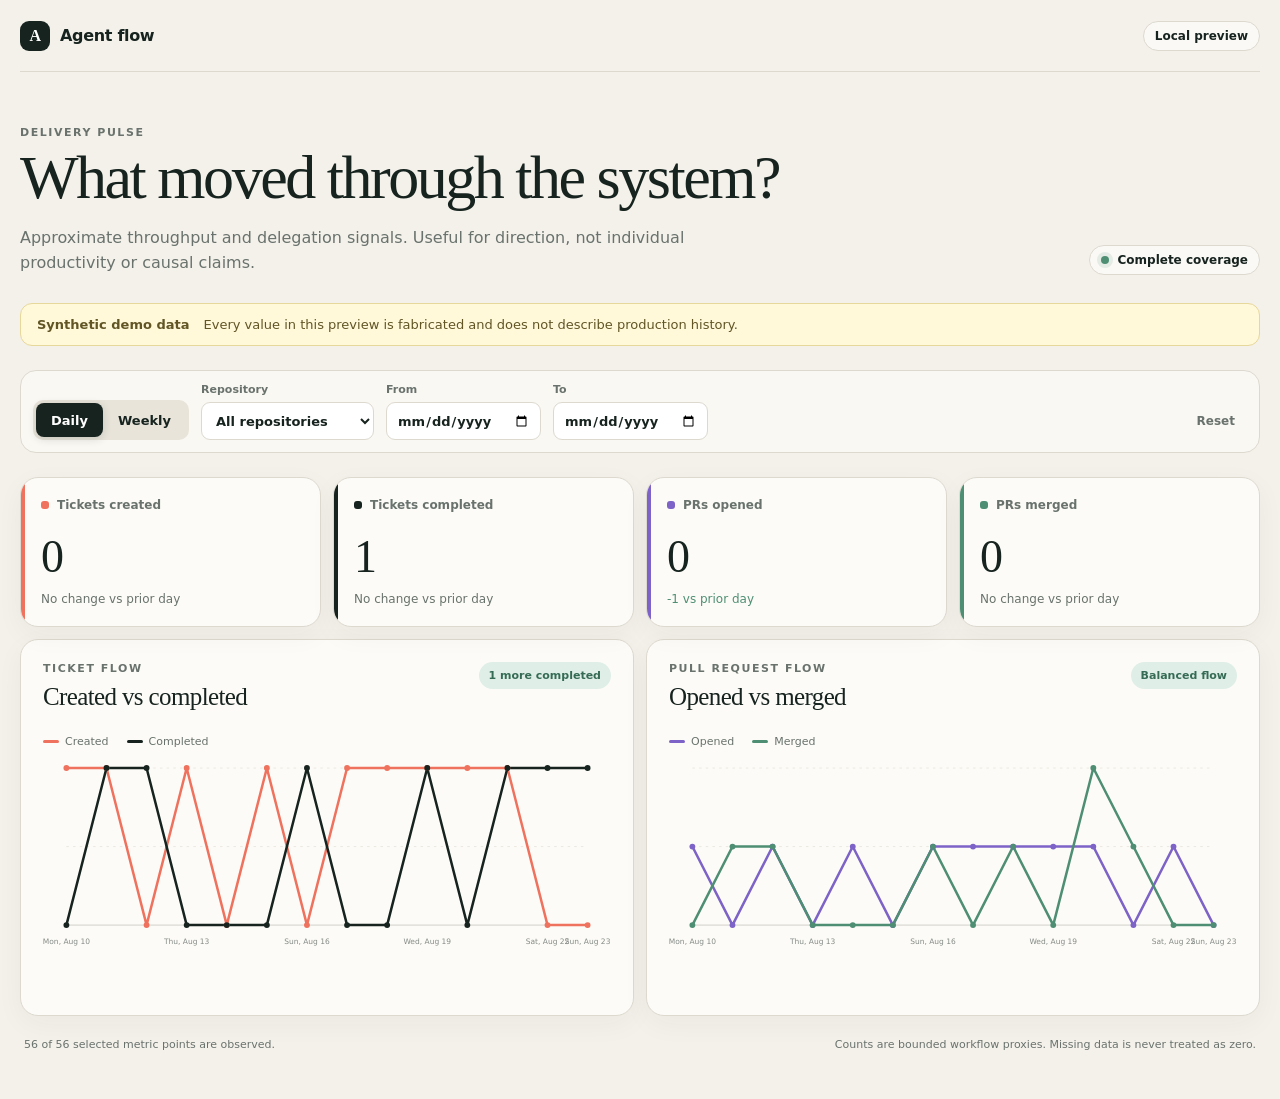
==== index.html @ cb6b8d1b "Deploy CI repair verification" ====
<!doctype html>
<html lang="en">
  <head>
    <meta charset="UTF-8" />
    <meta name="viewport" content="width=device-width, initial-scale=1.0" />
    <meta
      name="description"
      content="Local throughput proxy dashboard for ticket and pull request flow"
    />
    <title>Agent flow — local preview</title>
    <link rel="stylesheet" href="./styles.css" />
  </head>
  <body>
    <main class="shell">
      <header class="topbar">
        <div class="brand">
          <span class="brand-mark" aria-hidden="true">A</span>
          <span id="brand-label">Agent flow</span>
        </div>
        <div class="preview-badge">Local preview</div>
      </header>

      <section class="intro" aria-labelledby="page-title">
        <div>
          <p class="eyebrow">Delivery pulse</p>
          <h1 id="page-title">What moved through the system?</h1>
          <p class="lede">
            Approximate throughput and delegation signals. Useful for direction,
            not individual productivity or causal claims.
          </p>
        </div>
        <div class="quality-pill" id="quality-pill" aria-live="polite">
          <span class="quality-dot"></span>
          <span id="quality-label">Loading coverage…</span>
        </div>
      </section>

      <aside class="demo-notice" id="demo-notice">
        <strong id="dataset-heading">Loading data…</strong>
        <span id="dataset-detail">Checking the bounded aggregate snapshot.</span>
      </aside>

      <section class="controls" aria-label="Dashboard filters">
        <div class="period-toggle" role="group" aria-label="Aggregation period">
          <button type="button" class="period-button active" data-period="daily" aria-pressed="true">Daily</button>
          <button type="button" class="period-button" data-period="weekly" aria-pressed="false">Weekly</button>
        </div>
        <label>
          <span>Repository</span>
          <select id="repository-filter">
            <option value="all">All repositories</option>
          </select>
        </label>
        <label>
          <span>From</span>
          <input id="start-filter" type="date" />
        </label>
        <label>
          <span>To</span>
          <input id="end-filter" type="date" />
        </label>
        <button type="button" class="reset-button" id="reset-filters">Reset</button>
      </section>

      <section class="kpi-grid" id="kpi-grid" aria-label="Latest throughput counts"></section>

      <section class="flow-grid">
        <article class="chart-card">
          <div class="card-heading">
            <div>
              <p class="eyebrow">Ticket flow</p>
              <h2>Created vs completed</h2>
            </div>
            <div class="delta-chip" id="ticket-delta"></div>
          </div>
          <div class="legend" aria-hidden="true">
            <span><i class="swatch coral"></i>Created</span>
            <span><i class="swatch ink"></i>Completed</span>
          </div>
          <div id="ticket-chart" class="chart"></div>
        </article>

        <article class="chart-card">
          <div class="card-heading">
            <div>
              <p class="eyebrow">Pull request flow</p>
              <h2>Opened vs merged</h2>
            </div>
            <div class="delta-chip" id="pr-delta"></div>
          </div>
          <div class="legend" aria-hidden="true">
            <span><i class="swatch violet"></i>Opened</span>
            <span><i class="swatch sage"></i>Merged</span>
          </div>
          <div id="pr-chart" class="chart"></div>
        </article>
      </section>

      <footer>
        <p id="coverage-detail">Coverage is calculated from the selected complete periods.</p>
        <p>Counts are bounded workflow proxies. Missing data is never treated as zero.</p>
      </footer>
    </main>

    <script type="module" src="./app.mjs"></script>
  </body>
</html>
---- styles.css ----
:root {
  color-scheme: light;
  --paper: #f4f1ea;
  --surface: #fcfbf7;
  --ink: #17231f;
  --muted: #69726d;
  --line: #ddd9cf;
  --coral: #ef725e;
  --violet: #7d63c7;
  --sage: #4e8e73;
  font-family: Inter, ui-sans-serif, system-ui, -apple-system, BlinkMacSystemFont, "Segoe UI", sans-serif;
}

* { box-sizing: border-box; }
body { margin: 0; background: var(--paper); color: var(--ink); }
button, input, select { font: inherit; }
button { color: inherit; }

.shell { width: min(1240px, calc(100% - 40px)); margin: 0 auto; padding-bottom: 48px; }
.topbar { min-height: 72px; display: flex; align-items: center; justify-content: space-between; border-bottom: 1px solid var(--line); }
.brand { display: flex; align-items: center; gap: 10px; font-weight: 750; letter-spacing: -.02em; }
.brand-mark { display: grid; place-items: center; width: 30px; height: 30px; border-radius: 9px; background: var(--ink); color: white; font-family: Georgia, serif; }
.preview-badge, .quality-pill { border: 1px solid var(--line); border-radius: 999px; background: rgba(255,255,255,.58); padding: 7px 11px; font-size: 12px; font-weight: 700; }
.intro { display: flex; align-items: end; justify-content: space-between; gap: 32px; padding: 54px 0 28px; }
.eyebrow { margin: 0 0 8px; color: var(--muted); font-size: 11px; font-weight: 800; letter-spacing: .14em; text-transform: uppercase; }
h1 { margin: 0; max-width: 760px; font-family: Georgia, "Times New Roman", serif; font-size: clamp(38px, 5vw, 62px); font-weight: 500; letter-spacing: -.04em; line-height: .98; }
.lede { max-width: 670px; margin: 18px 0 0; color: var(--muted); font-size: 16px; line-height: 1.55; }
.quality-pill { display: flex; align-items: center; gap: 8px; white-space: nowrap; }
.quality-dot { width: 8px; height: 8px; border-radius: 50%; background: var(--sage); box-shadow: 0 0 0 4px rgba(78,142,115,.12); }
.quality-pill[data-status="partial"] .quality-dot { background: #d59a3a; box-shadow: 0 0 0 4px rgba(213,154,58,.14); }
.quality-pill[data-status="unavailable"] .quality-dot { background: #929893; box-shadow: none; }
.demo-notice { display: flex; align-items: center; gap: 14px; padding: 13px 16px; border: 1px solid #e6d79a; border-radius: 12px; background: #fff8d9; color: #615525; font-size: 13px; }
.demo-notice strong { flex: 0 0 auto; }
.controls { display: flex; align-items: end; gap: 12px; margin: 24px 0; padding: 12px; border: 1px solid var(--line); border-radius: 16px; background: rgba(252,251,247,.72); }
.controls label { display: grid; gap: 6px; color: var(--muted); font-size: 11px; font-weight: 750; }
.controls select, .controls input { min-height: 38px; border: 1px solid var(--line); border-radius: 9px; background: white; padding: 0 10px; color: var(--ink); font-size: 13px; }
.period-toggle { display: flex; padding: 3px; border-radius: 10px; background: #e8e4da; }
.period-button { min-height: 34px; border: 0; border-radius: 8px; background: transparent; padding: 0 15px; cursor: pointer; font-size: 13px; font-weight: 750; }
.period-button.active { background: var(--ink); color: white; box-shadow: 0 2px 8px rgba(23,35,31,.16); }
.reset-button { min-height: 38px; margin-left: auto; border: 0; background: transparent; padding: 0 12px; color: var(--muted); cursor: pointer; font-size: 12px; font-weight: 750; }
.kpi-grid { display: grid; grid-template-columns: repeat(4, 1fr); gap: 12px; }
.kpi-card, .chart-card { border: 1px solid var(--line); border-radius: 18px; background: var(--surface); box-shadow: 0 8px 28px rgba(42,49,44,.045); }
.kpi-card { position: relative; overflow: hidden; padding: 20px; }
.kpi-card::before { position: absolute; inset: 0 auto 0 0; width: 4px; background: var(--accent); content: ""; }
.kpi-card.coral { --accent: var(--coral); } .kpi-card.ink { --accent: var(--ink); } .kpi-card.violet { --accent: var(--violet); } .kpi-card.sage { --accent: var(--sage); }
.kpi-label { display: flex; align-items: center; gap: 8px; color: var(--muted); font-size: 12px; font-weight: 750; }
.metric-icon { width: 8px; height: 8px; border-radius: 3px; background: var(--accent); }
.kpi-value { margin-top: 22px; font-family: Georgia, serif; font-size: 46px; line-height: 1; }
.kpi-change { margin-top: 12px; color: var(--muted); font-size: 12px; }
.kpi-change.up { color: #aa4e3f; } .kpi-change.down { color: var(--sage); }
.flow-grid { display: grid; grid-template-columns: 1fr 1fr; gap: 12px; margin-top: 12px; }
.chart-card { min-width: 0; padding: 22px; }
.card-heading { display: flex; align-items: start; justify-content: space-between; gap: 16px; }
h2 { margin: 0; font-family: Georgia, serif; font-size: 25px; font-weight: 500; letter-spacing: -.025em; }
.delta-chip { flex: 0 0 auto; border-radius: 999px; padding: 7px 10px; background: #f1eee6; color: var(--muted); font-size: 11px; font-weight: 750; }
.delta-chip.warm { background: #fce7e1; color: #9f493a; } .delta-chip.cool { background: #dfeee7; color: #356b55; }
.legend { display: flex; gap: 18px; margin: 24px 0 5px; color: var(--muted); font-size: 11px; }
.legend span { display: flex; align-items: center; gap: 6px; }
.swatch { width: 16px; height: 3px; border-radius: 2px; } .swatch.coral { background: var(--coral); } .swatch.ink { background: var(--ink); } .swatch.violet { background: var(--violet); } .swatch.sage { background: var(--sage); }
.chart { min-height: 240px; }
.chart svg { display: block; width: 100%; height: auto; overflow: visible; }
.chart text { fill: #858b87; font-size: 9px; }
.axis { stroke: #c9c7bf; } .gridline { stroke: #e8e5dd; stroke-dasharray: 3 5; }
.empty-state { min-height: 240px; display: grid; place-items: center; color: var(--muted); font-size: 13px; }
footer { display: flex; justify-content: space-between; gap: 24px; padding: 22px 4px 0; color: var(--muted); font-size: 11px; }
footer p { margin: 0; }

@media (max-width: 900px) {
  .kpi-grid { grid-template-columns: repeat(2, 1fr); }
  .flow-grid { grid-template-columns: 1fr; }
  .controls { flex-wrap: wrap; }
  .reset-button { margin-left: 0; }
}

@media (max-width: 600px) {
  .shell { width: min(100% - 24px, 1240px); }
  .topbar { min-height: 60px; }
  .intro { display: grid; padding: 36px 0 22px; }
  h1 { font-size: 40px; }
  .quality-pill { width: fit-content; }
  .demo-notice { align-items: start; flex-direction: column; gap: 5px; }
  .controls { display: grid; grid-template-columns: 1fr 1fr; }
  .period-toggle, .controls label:first-of-type { grid-column: 1 / -1; }
  .period-button { flex: 1; }
  .controls select, .controls input { width: 100%; }
  .kpi-grid { grid-template-columns: 1fr 1fr; }
  .kpi-card { padding: 16px; }
  .kpi-value { margin-top: 18px; font-size: 38px; }
  .card-heading { display: grid; }
  .delta-chip { width: fit-content; }
  .chart-card { padding: 18px 14px; }
  footer { flex-direction: column; gap: 8px; }
}
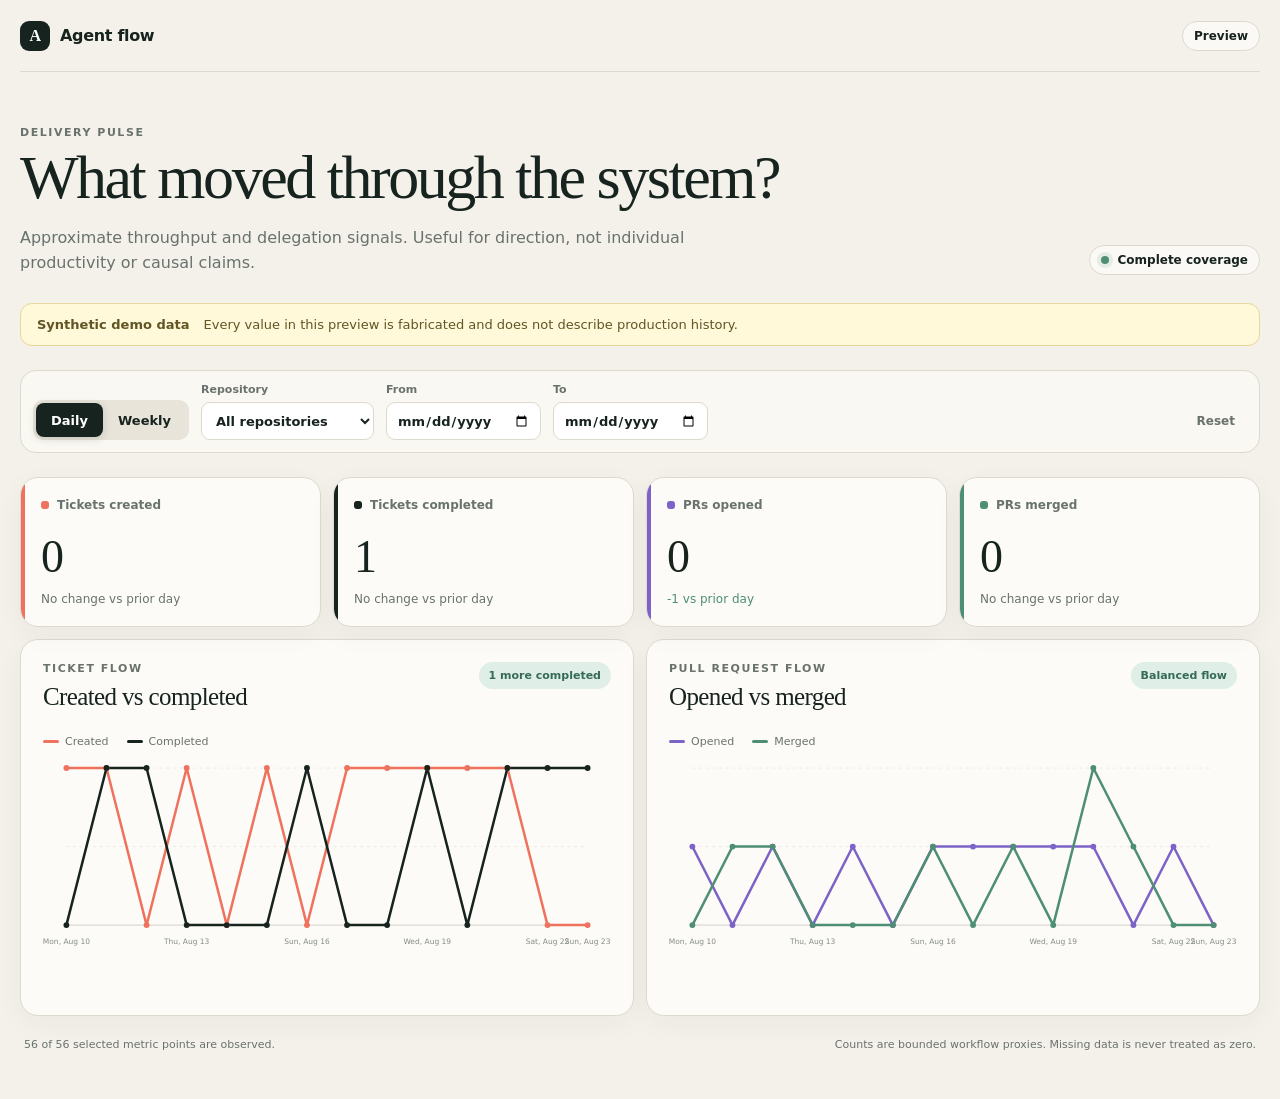
==== commit da661dbc: "Deploy eafcfb357d1f32ae09b00a8dcadf4cac5f692cbd" ====
--- a/index.html
+++ b/index.html
@@ -5,9 +5,10 @@
     <meta name="viewport" content="width=device-width, initial-scale=1.0" />
     <meta
       name="description"
-      content="Local throughput proxy dashboard for ticket and pull request flow"
+      content="Throughput proxy dashboard for ticket and pull request flow"
     />
-    <title>Agent flow — local preview</title>
+    <title>Agent flow — preview</title>
+    <link rel="icon" href="./favicon.svg" type="image/svg+xml" />
     <link rel="stylesheet" href="./styles.css" />
   </head>
   <body>
@@ -17,7 +18,7 @@
           <span class="brand-mark" aria-hidden="true">A</span>
           <span id="brand-label">Agent flow</span>
         </div>
-        <div class="preview-badge">Local preview</div>
+        <div class="preview-badge">Preview</div>
       </header>
 
       <section class="intro" aria-labelledby="page-title">
@@ -60,6 +61,7 @@
           <input id="end-filter" type="date" />
         </label>
         <button type="button" class="reset-button" id="reset-filters">Reset</button>
+        <p class="filter-error" id="filter-error" role="status" aria-live="polite"></p>
       </section>
 
       <section class="kpi-grid" id="kpi-grid" aria-label="Latest throughput counts"></section>
--- a/styles.css
+++ b/styles.css
@@ -31,13 +31,16 @@
 .quality-pill[data-status="unavailable"] .quality-dot { background: #929893; box-shadow: none; }
 .demo-notice { display: flex; align-items: center; gap: 14px; padding: 13px 16px; border: 1px solid #e6d79a; border-radius: 12px; background: #fff8d9; color: #615525; font-size: 13px; }
 .demo-notice strong { flex: 0 0 auto; }
-.controls { display: flex; align-items: end; gap: 12px; margin: 24px 0; padding: 12px; border: 1px solid var(--line); border-radius: 16px; background: rgba(252,251,247,.72); }
+.controls { display: flex; flex-wrap: wrap; align-items: end; gap: 12px; margin: 24px 0; padding: 12px; border: 1px solid var(--line); border-radius: 16px; background: rgba(252,251,247,.72); }
 .controls label { display: grid; gap: 6px; color: var(--muted); font-size: 11px; font-weight: 750; }
 .controls select, .controls input { min-height: 38px; border: 1px solid var(--line); border-radius: 9px; background: white; padding: 0 10px; color: var(--ink); font-size: 13px; }
 .period-toggle { display: flex; padding: 3px; border-radius: 10px; background: #e8e4da; }
 .period-button { min-height: 34px; border: 0; border-radius: 8px; background: transparent; padding: 0 15px; cursor: pointer; font-size: 13px; font-weight: 750; }
 .period-button.active { background: var(--ink); color: white; box-shadow: 0 2px 8px rgba(23,35,31,.16); }
 .reset-button { min-height: 38px; margin-left: auto; border: 0; background: transparent; padding: 0 12px; color: var(--muted); cursor: pointer; font-size: 12px; font-weight: 750; }
+.filter-error { flex-basis: 100%; margin: 0; color: #9f493a; font-size: 12px; font-weight: 700; }
+.filter-error:empty { display: none; }
+.controls input[aria-invalid="true"] { border-color: #c45c4b; box-shadow: 0 0 0 2px rgba(196,92,75,.12); }
 .kpi-grid { display: grid; grid-template-columns: repeat(4, 1fr); gap: 12px; }
 .kpi-card, .chart-card { border: 1px solid var(--line); border-radius: 18px; background: var(--surface); box-shadow: 0 8px 28px rgba(42,49,44,.045); }
 .kpi-card { position: relative; overflow: hidden; padding: 20px; }
@@ -81,6 +84,7 @@
   .demo-notice { align-items: start; flex-direction: column; gap: 5px; }
   .controls { display: grid; grid-template-columns: 1fr 1fr; }
   .period-toggle, .controls label:first-of-type { grid-column: 1 / -1; }
+  .filter-error { grid-column: 1 / -1; }
   .period-button { flex: 1; }
   .controls select, .controls input { width: 100%; }
   .kpi-grid { grid-template-columns: 1fr 1fr; }
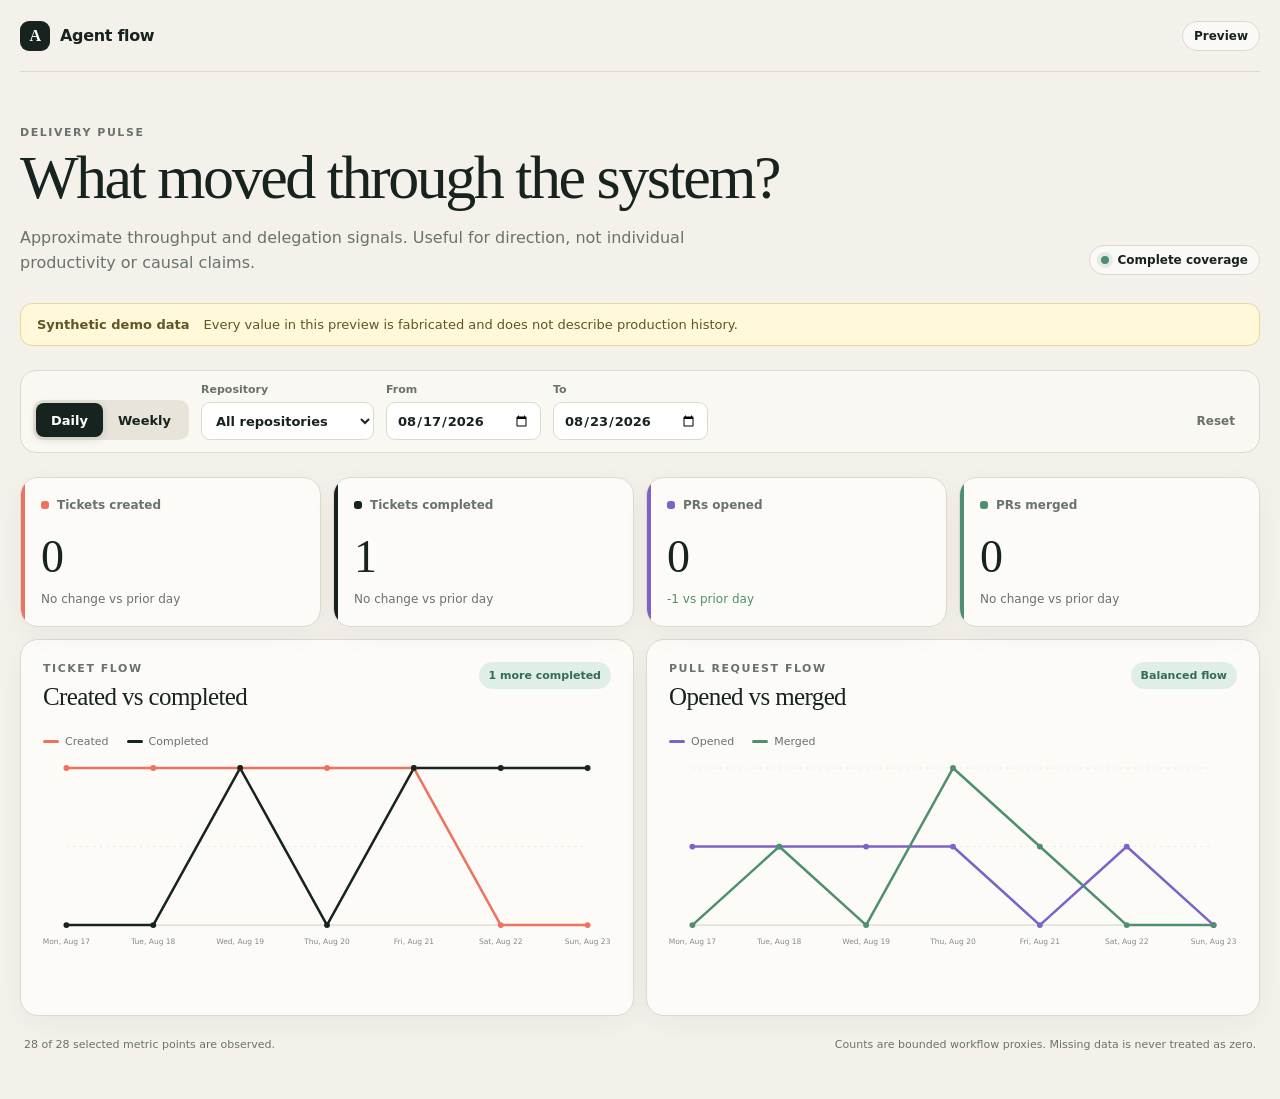
==== commit 4f0c926e: "Deploy 445fb0efbe7f8c6498b816feb76a193adb5e9446" ====
--- a/index.html
+++ b/index.html
@@ -9,7 +9,7 @@
     />
     <title>Agent flow — preview</title>
     <link rel="icon" href="./favicon.svg" type="image/svg+xml" />
-    <link rel="stylesheet" href="./styles.css" />
+    <link rel="stylesheet" href="./styles.css?v=921d85409b52eeef" />
   </head>
   <body>
     <main class="shell">
@@ -104,6 +104,6 @@
       </footer>
     </main>
 
-    <script type="module" src="./app.mjs"></script>
+    <script type="module" src="./app.mjs?v=2c558a41d2ca0c48"></script>
   </body>
 </html>
--- a/styles.css
+++ b/styles.css
@@ -95,3 +95,39 @@
   .chart-card { padding: 18px 14px; }
   footer { flex-direction: column; gap: 8px; }
 }
+
+/* Measured-route enhancements leave the approved synthetic design unchanged. */
+[hidden] { display: none !important; }
+.load-notice { margin: 16px 0; padding: 14px 16px; border: 1px solid var(--line); border-radius: 12px; background: var(--surface); display: flex; align-items: center; justify-content: space-between; gap: 12px; font-size: 14px; }
+.load-notice button, .freshness button { min-height: 40px; border: 1px solid var(--line); border-radius: 8px; padding: 8px 12px; background: white; cursor: pointer; white-space: nowrap; }
+.measured .freshness { margin: 14px 0 0; display: flex; align-items: center; gap: 14px; font-size: 12px; line-height: 1.7; color: var(--muted); }
+.measured .freshness p { margin: 0; flex: 1; }
+.measured .freshness[data-status="warning"] { color: #80551c; }
+.measured .date-help { flex-basis: 100%; margin: 2px 0 0; color: var(--muted); font-size: 12px; line-height: 1.5; }
+.measured .range-summary { margin: 0 2px 14px; font-size: 13px; line-height: 1.6; font-weight: 650; }
+.measured .kpi-period { font-size: 11px; color: var(--muted); margin-top: 14px; }
+.measured .kpi-value { margin-top: 8px; }
+.measured .kpi-latest { margin-top: 16px; font-size: 12px; line-height: 1.5; }
+.measured .kpi-latest span { display: block; color: var(--muted); font-size: 11px; }
+.measured .kpi-change { margin-top: 6px; }
+.measured .partial-note { margin-top: 8px; color: #80551c; font-size: 11px; line-height: 1.5; }
+.measured .chart svg { overflow: hidden; }
+.measured .chart text { font-size: 12px; fill: #59635d; }
+.measured .chart .axis-unit { font-size: 11px; }
+.measured .chart-values { margin-top: 8px; font-size: 12px; }
+.measured .chart-values summary { cursor: pointer; min-height: 44px; padding: 12px 0; font-weight: 700; }
+.measured .chart-values p { color: var(--muted); line-height: 1.5; }
+.measured .chart-values table { width: 100%; border-collapse: collapse; font-size: 12px; table-layout: fixed; }
+.measured .chart-values caption { text-align: left; padding-bottom: 10px; font-weight: 700; }
+.measured .chart-values th, .measured .chart-values td { padding: 9px 5px; text-align: right; border-bottom: 1px solid var(--line); overflow-wrap: anywhere; }
+.measured .chart-values th:first-child { text-align: left; width: 46%; }
+.measured .chart-values tbody th { font-weight: 500; }
+.measured :is(button, select, input, summary):focus-visible, #retry-load:focus-visible { outline: 3px solid var(--violet); outline-offset: 3px; }
+@media (max-width: 600px) {
+  .measured .freshness { align-items: start; flex-direction: column; }
+  .measured .controls > * { min-width: 0; }
+  .measured .date-help { grid-column: 1 / -1; }
+  .measured .controls input { min-width: 0; }
+  .measured .controls label { min-width: 0; }
+  .load-notice { align-items: start; flex-direction: column; }
+}
